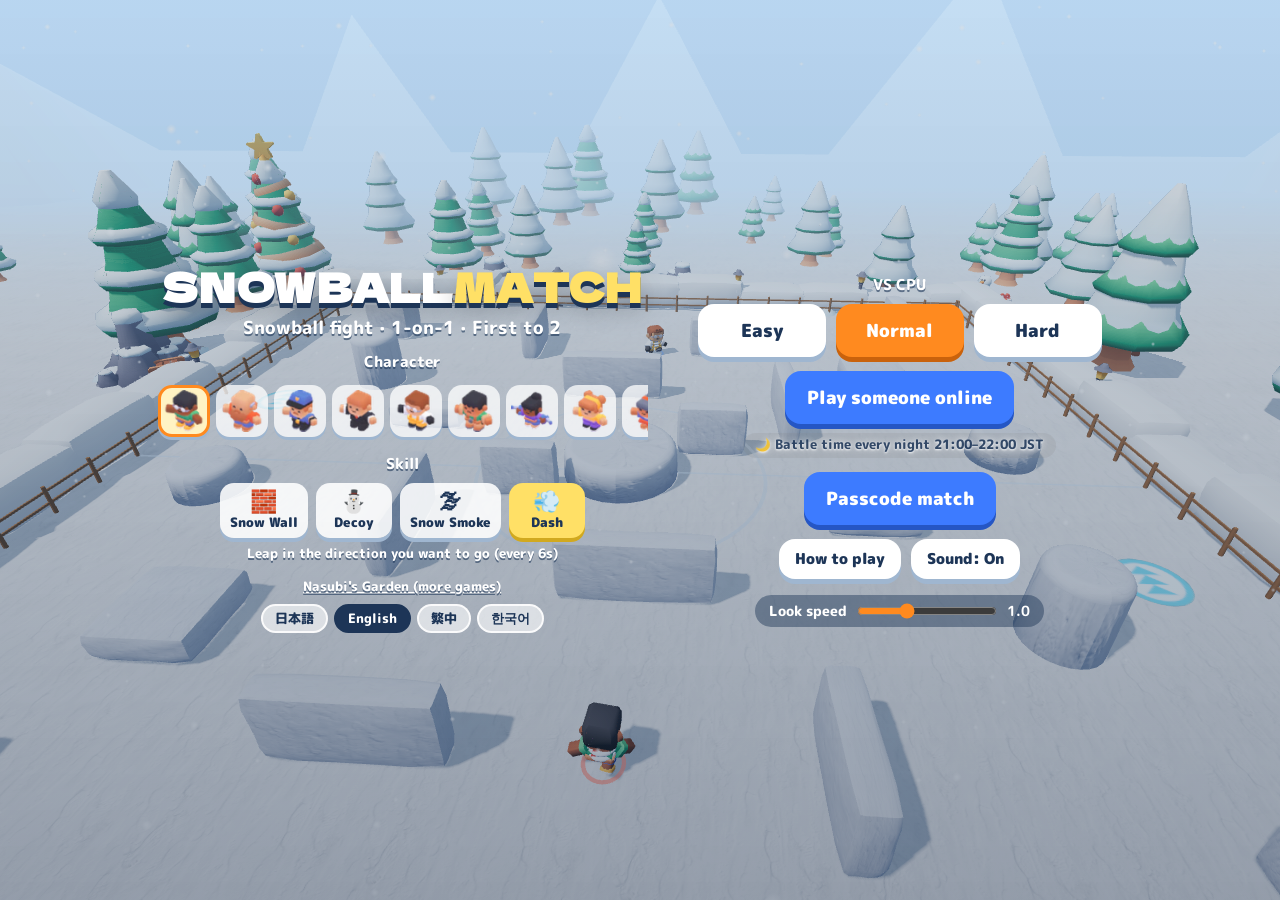
==== index.html @ 532ec5e1 "広告：結果画面が出たらすぐ見せる（最初の1.2秒は押しても反応しない） Co-Authored-By: Claude Opus 5.5 <noreply@anthropic.com> Claude-S" ====
<!doctype html>
<html lang="ja">
<head>
<!-- Google tag (gtag.js) -->
<script async src="https://www.googletagmanager.com/gtag/js?id=G-5RB6XMN0QR"></script>
<script>
  window.dataLayer = window.dataLayer || [];
  function gtag(){dataLayer.push(arguments);}
  gtag('js', new Date());
  gtag('config', 'G-5RB6XMN0QR');
</script>
<meta charset="utf-8">
<meta name="viewport" content="width=device-width,initial-scale=1,maximum-scale=1,user-scalable=no,viewport-fit=cover">
<title>ユキダマッチ</title>
<meta name="description" content="雪合戦の1対1。走って、すべって、よじ登って、雪玉をぶつけ合え。遮蔽はだんだん溶けていく。">
<meta name="theme-color" content="#1d3557">
<meta property="og:title" content="ユキダマッチ">
<meta property="og:description" content="雪合戦の1対1。走って、すべって、よじ登って、雪玉をぶつけ合え">
<meta name="apple-mobile-web-app-capable" content="yes">
<link rel="manifest" href="manifest.json">
<link rel="icon" href="icons/icon-192.png">
<link rel="apple-touch-icon" href="icons/apple-touch-icon.png">
<link rel="preconnect" href="https://fonts.googleapis.com">
<link rel="preconnect" href="https://fonts.gstatic.com" crossorigin>
<link href="https://fonts.googleapis.com/css2?family=Dela+Gothic+One&family=M+PLUS+Rounded+1c:wght@500;800;900&display=swap" rel="stylesheet">
<link rel="stylesheet" href="css/style.css">
<!-- nasubi-track: 結果画面とXへの投稿の回数を記録（ゲームの動きには影響しない） -->
<script>(function(){try{var G="yukidama",IDS=["ov-result"];
function ev(n){try{if(typeof gtag==='function')gtag('event',n,{game:G});}catch(e){}}
var o=window.open;window.open=function(u){try{if(/intent\/(post|tweet)/.test(String(u)))ev('x_share');}catch(e){}return o.apply(window,arguments);};
if(!IDS.length)return;
function vis(e){if(!e||!e.isConnected||e.closest('[hidden]'))return false;var r=e.getBoundingClientRect();if(r.width<1||r.height<1)return false;for(var n=e;n&&n.nodeType===1;n=n.parentElement){var s=getComputedStyle(n);if(s.display==='none'||s.visibility==='hidden'||parseFloat(s.opacity)<0.05)return false;}return true;}
var was={};setInterval(function(){try{var any=false;for(var i=0;i<IDS.length;i++){if(vis(document.getElementById(IDS[i])))any=true;}if(any&&!was.v)ev('result_view');was.v=any;}catch(e){}},700);
}catch(e){}})();</script>
<!-- nasubi-ad: 結果画面の決めた場所に広告の帯（と、決めた作品だけその下に大きい広告）を出す（遊んでいる最中は出さない・ボタンに重ねない・広告の幅320pxを切らない・結果が出たらすぐ見せるが、最初の1.2秒は押しても反応しない・結果画面が出るたびに読みこみ直す（30秒に1回まで）） -->
<script>(function(){try{var C=[{"a": "#ov-result .card", "v": "#ov-result"}],BIG=1,AD='https://nasubi-no-oniwa.github.io/ad/',AD2='https://nasubi-no-oniwa.github.io/ad/big.html',LOCK=1200,MIN=30000;
if(/[?&]noad=1/.test(location.search))return;
var ifr=null,ifr2=null,boxes=[],bigs=[],since=0,shown=false,last=0;
function vis(e){if(!e||!e.isConnected||e.closest('[hidden]'))return false;var r=e.getBoundingClientRect();if(r.width<1||r.height<1)return false;for(var n=e;n&&n.nodeType===1;n=n.parentElement){var s=getComputedStyle(n);if(s.display==='none'||s.visibility==='hidden'||parseFloat(s.opacity)<0.05)return false;}return true;}
function mk(){var b=document.createElement('div');b.className='nsb-ad';b.style.cssText='display:block;position:static;float:none;box-sizing:content-box;width:320px;min-width:320px;max-width:none;height:50px;margin:20px calc((100% - 320px) / 2) 0;padding:0;border:0;background:none;box-shadow:none;border-radius:0;transform:none;overflow:hidden;flex:0 0 auto;align-self:center;';return b;}
function mk2(){var g=document.createElement('div');g.className='nsb-ad nsb-big';g.style.cssText='display:block;position:static;float:none;box-sizing:content-box;width:300px;min-width:300px;max-width:none;height:250px;margin:20px calc((100% - 300px) / 2) 0;padding:0;border:0;background:none;box-shadow:none;border-radius:0;transform:none;overflow:hidden;flex:0 0 auto;align-self:center;';return g;}
function mkf(u,w,h){var f=document.createElement('iframe');f.title='ad';f.setAttribute('scrolling','no');f.width=w;f.height=h;f.style.cssText='border:0;margin:0;padding:0;width:'+w+'px;height:'+h+'px;display:block;max-width:none;visibility:hidden;pointer-events:none';f.src=u;return f;}
function rel(f,u){try{f.contentWindow.location.replace(u);}catch(_){f.src=u;}}
function place(){for(var i=0;i<C.length;i++){var a=document.querySelector(C[i].a);if(!a)continue;var b=boxes[i]||(boxes[i]=mk());if(C[i].p==='first'){if(a.firstElementChild!==b)a.insertBefore(b,a.firstChild);}else if(b.parentNode!==a)a.appendChild(b);
if(BIG){var g=bigs[i]||(bigs[i]=mk2());if(b.nextSibling!==g)a.insertBefore(g,b.nextSibling);}}}
function hide(){if(ifr){ifr.style.visibility='hidden';ifr.style.pointerEvents='none';}if(ifr2){ifr2.style.visibility='hidden';ifr2.style.pointerEvents='none';}}
function tick(){try{place();var k=-1;for(var i=0;i<C.length;i++){var v=document.querySelector(C[i].v),b=boxes[i];if(b&&vis(v)&&vis(b)){k=i;break;}}
if(k<0){since=0;shown=false;hide();return;}
var now=Date.now();if(!since)since=now;var pe=(now-since<LOCK)?'none':'auto';
if(!ifr)ifr=mkf(AD,320,50);if(BIG&&!ifr2)ifr2=mkf(AD2,300,250);
var fresh=false;if(ifr.parentNode!==boxes[k]){boxes[k].appendChild(ifr);fresh=true;}if(BIG&&ifr2.parentNode!==bigs[k]){bigs[k].appendChild(ifr2);fresh=true;}
if(fresh)last=now;else if(!shown&&now-last>=MIN){rel(ifr,AD);if(ifr2)rel(ifr2,AD2);last=now;}
ifr.style.visibility='visible';ifr.style.pointerEvents=pe;if(ifr2){ifr2.style.visibility='visible';ifr2.style.pointerEvents=pe;}shown=true;}catch(_){}}
function go(){place();try{new MutationObserver(place).observe(document.body,{childList:true,subtree:true});}catch(_){}setInterval(tick,300);}
if(document.body)go();else document.addEventListener('DOMContentLoaded',go);
}catch(e){}})();</script>
</head>
<body>
<div id="view"></div>

<!-- タイトル -->
<div class="screen active" id="s-title">
  <div class="title-box">
    <div class="tcol">
      <div class="logo"><span class="l1" data-i="logo1">ユキ</span><span class="l2" data-i="logo2">ダマッチ</span></div>
      <div class="sub" data-i="sub">雪合戦 1対1 ・ 2本先取</div>
      <div class="sel"><div class="lv-label" data-i="chara">キャラ</div><div class="av-row" id="av-row"></div></div>
      <div class="sel"><div class="lv-label" data-i="skill">特技</div><div class="sk-row" id="sk-row"></div><div class="sk-desc" id="sk-desc"></div></div>
      <div class="tfoot"><a class="home-link" href="https://nasubi-no-oniwa.github.io/" data-i="home">なすびのお庭へ</a><div class="langs" role="group" aria-label="Language"><button type="button" data-lang="ja">日本語</button><button type="button" data-lang="en">English</button><button type="button" data-lang="zh">繁中</button><button type="button" data-lang="ko">한국어</button></div></div>
    </div>
    <div class="tcol">
      <div class="lv-label" data-i="vs_cpu2">CPUとたたかう</div>
      <div class="lv-row">
        <button class="btn lv" data-lv="easy" data-i="lv_easy">かんたん</button>
        <button class="btn lv hot" data-lv="normal" data-i="lv_normal">ふつう</button>
        <button class="btn lv" data-lv="hard" data-i="lv_hard">むずかしい</button>
      </div>
      <div class="row2"><button class="btn on-btn" id="btn-online" data-i="online2">あいことば対戦</button></div>
      <div class="row2">
        <button class="btn sm" id="btn-howto" data-i="howto">あそびかた</button>
        <button class="btn sm" id="btn-snd"><span data-i="sound_pre">音：</span><span id="snd-name">あり</span></button>
      </div>
      <label class="sens"><span data-i="sens">視点の速さ</span> <input type="range" id="in-sens" min="0.4" max="2.2" step="0.1" value="1"><b id="sens-v">1.0</b></label>
      <div class="loading" id="loading"><span data-i="loading">素材を読みこみ中… </span><b id="load-p">0%</b></div>
    </div>
  </div>
</div>

<!-- あいことば対戦 -->
<div class="screen" id="s-online">
  <div class="title-box">
    <div class="card on-card">
      <h2 data-i="online2">あいことば対戦</h2>
      <div id="on-form">
        <p class="note" data-i="on_note">同じ「あいことば」を入れた人と1対1。3人目からは観戦になります。</p>
        <label class="fld"><span data-i="name">なまえ</span><input id="in-name" maxlength="8" placeholder="8文字まで" data-ip="name_ph"></label>
        <label class="fld"><span data-i="passcode">あいことば</span><input id="in-code" maxlength="20" placeholder="例：ゆきがっせん" data-ip="ex_code"></label>
        <button class="btn hot" id="btn-join" data-i="enter">入る</button>
      </div>
      <div id="on-wait" style="display:none">
        <div class="vs"><span class="p0" id="on-n0">…</span><b>VS</b><span class="p1" id="on-n1">…</span></div>
        <p class="note" id="on-st" data-i="waiting_opp">相手を待っています…</p>
        <p class="note small" id="on-w"></p>
      </div>
      <button class="btn" id="btn-on-back" data-i="back">もどる</button>
    </div>
  </div>
</div>

<!-- 試合中の表示 -->
<div class="screen" id="s-game">
  <div id="hud">
    <div class="top">
      <div class="pips" id="pips-me"></div>
      <div class="tbox" id="tbox"><div class="rnd" id="h-round">1</div><div class="tm" id="h-time">0</div></div>
      <div class="pips" id="pips-foe"></div>
    </div>
    <div class="melt" id="h-melt"></div>
    <div class="cross" id="cross"><i></i><div class="ammo" id="ammo"></div><div class="rl" id="rl"></div></div>
    <div class="hitmark" id="hitmark"></div>
    <div class="hurt" id="hurt"></div>
    <div class="dir" id="dir"></div>
    <div class="splat" id="splat"></div>
    <div class="cold" id="cold"></div>
    <div class="brk" id="brk"></div>
    <div class="me">
      <div class="bars"><div class="ar"><i id="b-ar"></i><span><b data-i="armor">もこもこ</b> <em id="v-ar">75</em></span></div><div class="hp"><i id="b-hp"></i><span><b data-i="hp">体力</b> <em id="v-hp">150</em></span></div></div>
      <div class="items"><span id="it-cocoa" class="it">☕<b id="n-cocoa">0</b></span><span id="it-kairo" class="it">🔥<b id="n-kairo">0</b></span><span id="it-ice" class="it ice">❄<b id="n-ice">0</b></span><span id="it-sk" class="it sk"><u id="sk-ic">💨</u><b id="sk-cd"></b></span></div>
    </div>
    <div class="healbar" id="healbar"><div class="hn" id="heal-name"></div><div class="hb"><i id="heal-p"></i></div></div>
    <div id="foebars"></div>
    <div class="names" id="names"></div>
    <div class="rp-tag" id="rp-tag" data-ih="rp_tag">▶ リプレイ <small>タップでとばす</small></div>
    <div class="foeheal" id="foeheal"><span id="fh-ic">☕</span><b data-i="healing">回復中</b><div class="fhb"><i id="fh-p"></i></div></div>
    <div id="pops"></div>
    <div class="banner" id="banner"></div>
    <div class="msg" id="msg"></div>
    <div class="keys" id="keys" data-i="keys">WASD 移動 ／ マウス 視点 ／ 左クリック 投げる ／ Space ジャンプ（かべに向かって押しっぱなしで よじ登る）／ Shift スライディング ／ Q 特技 ／ E 回復 ／ R にぎる ／ Esc 一時停止</div>
    <button class="pause-btn" id="btn-pause">Ⅱ</button>
  </div>
  <div id="touch">
    <div id="stick-base"><div id="stick-knob"></div></div>
    <button class="tb" id="b-heal" data-i="b_heal">回復</button>
    <button class="tb" id="b-skill"><span id="tsk-ic">💨</span><i id="tsk-cd"></i></button>
    <button class="tb" id="b-slide" data-i="b_slide">すべる</button>
    <button class="tb" id="b-jump" data-i="b_jump">ジャンプ</button>
    <button class="tb big" id="b-fire" data-i="b_fire">投げる</button>
  </div>
</div>

<!-- 一時停止 -->
<div class="overlay" id="ov-pause"><div class="card">
  <h2 data-i="pause_t">一時停止</h2>
  <button class="btn hot" id="btn-resume" data-i="resume">つづける</button>
  <button class="btn" id="btn-quit">タイトルへ</button>
</div></div>

<!-- 結果 -->
<div class="overlay" id="ov-result"><div class="card">
  <div class="res-title" id="res-title">かち！</div>
  <div class="res-sc" id="res-sc">2 - 0</div>
  <div class="res-st" id="res-st"></div>
  <button class="btn hot" id="btn-again" data-i="again">もう一回</button>
  <p class="note small" id="res-wait"></p>
  <button class="btn" id="btn-title" data-i="to_title">タイトルへ</button>
</div></div>

<!-- あそびかた -->
<div class="overlay" id="ov-howto"><div class="card howto">
  <h2 data-i="howto">あそびかた</h2>
  <ul>
    <li data-ih="hw1"><b>勝ち方</b>：雪玉を当てて（12発くらい）、相手を<b>雪だるま</b>にしたら1本。2本先取で勝ち。</li>
    <li data-ih="hw2"><b>もこもこ</b>（青いゲージ）が先に減って、なくなると「パリン！」。そこから体力（白いゲージ）が減ります。</li>
    <li data-ih="hw3"><b>雪玉</b>：手に6こ。なくなると自動で「にぎる」（すきができる）。少し投げずにいると、自動でにぎり直します。</li>
    <li data-ih="hw4"><b>特技</b>（試合の前に1つえらぶ。使うと少し待つ）：🧱ゆきかべ＝目の前にかべ　⛄にせ雪だるま＝自分そっくりのおとりが走る（2発で割れる）　🌫雪けむり＝けむりの向こうが見えない　💨ダッシュ＝一気にとびこむ</li>
    <li data-ih="hw5"><b>ステージ</b>：雪の公園・雪山（高台と階段）・雪の路地（細い道）。ラウンドごとに変わります。</li>
    <li data-ih="hw6"><b>かべは溶ける</b>：青く光ってふるえたら、もうすぐ溶けます。時間がたつほど隠れる場所がなくなります。90秒をすぎると<b>寒さ</b>で少しずつ削れます。</li>
    <li data-ih="hw7"><b>アイテム</b>：光の柱が出たら、そこにわきます。<br>☕ココア＝体力回復　🔥カイロ＝もこもこ回復（それぞれ2こまで持てる。回復ボタンで使う。使っている間はおそいけど、受ける雪は2割へる。相手が回復中だと☕🔥マークが出る＝チャンス）<br>❄氷玉＝6発だけ、速くて痛い</li>
    <li data-ih="hw8"><b>動き</b>：走りながらスライディングで加速。すべりながらジャンプすると勢いが残ります。かべに向かってジャンプすると<b>よじ登れます</b>。青い丸はジャンプ台。</li>
    <li data-ih="hw9"><b>ねらい</b>：相手の近くをねらえば、少しだけ吸いつきます（スマホは強め）。</li>
    <li data-ih="hw10"><b>PC</b>：WASD・マウス・左クリック・Space・Shift・Q（特技）・E（回復）・R（にぎる）。<br><b>スマホ</b>：左で移動、右をなぞって視点、ボタンで投げる（投げるボタンをなぞっても視点が動く）。横向きがおすすめ。<br><b>コントローラー</b>：左右スティック・右トリガー投げる・A ジャンプ・B すべる・X にぎる・Y 回復・LB 特技。</li>
    <li data-ih="hw11"><b>あいことば対戦</b>：同じあいことばで1対1。3人目からは観戦。</li>
    <li class="credit" data-i="credit">素材：キャラ・小物・効果音 Kenney（kenney.nl, CC0）／雪の質感 Poly Haven（CC0）／BGM・ゲーム なすびのお庭</li>
  </ul>
  <button class="btn hot" id="btn-howto-close" data-i="close">とじる</button>
</div></div>

<div class="rotate" id="rotate" data-i="rotate">📱↻ 横向きにすると遊びやすいよ</div>

<script src="lib/three.min.js"></script>
<script src="lib/gltf.min.js"></script>
<script src="js/i18n.js"></script>
<script src="js/config.js"></script>
<script src="js/map.js"></script>
<script src="js/sim.js"></script>
<script src="js/cpu.js"></script>
<script src="js/assets.js"></script>
<script src="js/render.js"></script>
<script src="js/sound.js"></script>
<script src="js/input.js"></script>
<script src="js/online.js"></script>
<script src="js/qm.js"></script>
<script src="js/firebase-config.js"></script>
<script src="js/main.js"></script>
</body>
</html>
---- css/style.css ----
:root { --ink: #1d3557; --snow: #f4f8ff; --red: #ff5a4f; --blue: #3d7bff; --cta: #ff8a1f; --ar: #4fc3ff; }
* { box-sizing: border-box; -webkit-tap-highlight-color: transparent; }
html, body { margin: 0; height: 100%; overflow: hidden; background: #b9d6f0; color: var(--ink); font-family: 'M PLUS Rounded 1c', sans-serif; font-weight: 800; user-select: none; -webkit-user-select: none; touch-action: none; }
#view { position: fixed; inset: 0; }
#view canvas { display: block; width: 100%; height: 100%; }
button { font: inherit; color: inherit; cursor: pointer; }
.screen { position: fixed; inset: 0; display: none; }
.screen.active { display: block; }

/* タイトル */
#s-title { display: none; align-items: center; justify-content: center; background: linear-gradient(180deg, rgba(185,214,240,.25), rgba(29,53,87,.35)); }
#s-title.active { display: flex; }
.title-box { display: grid; grid-template-columns: minmax(0, 1.1fr) minmax(0, 1fr); gap: 28px; align-items: center; padding: max(12px, env(safe-area-inset-top)) max(16px, env(safe-area-inset-right)) 12px max(16px, env(safe-area-inset-left)); max-width: 1000px; width: 100%; max-height: 100%; overflow-y: auto; text-align: center; }
.tcol { min-width: 0; }
@media (max-aspect-ratio: 1/1) { .title-box { grid-template-columns: 1fr; gap: 10px; align-self: stretch; align-content: center; } }
.sel { margin-top: 8px; }
.av-row { position: relative; display: flex; gap: 6px; overflow-x: auto; padding: 4px 2px 8px; scrollbar-width: thin; justify-content: safe center; }
.av { flex: 0 0 auto; width: 52px; height: 52px; border-radius: 14px; border: 3px solid transparent; background: rgba(255,255,255,.75); padding: 2px; box-shadow: 0 3px 0 #9fb6d0; }
.av img { width: 100%; height: 100%; display: block; }
.av.on { border-color: #ff8a1f; background: #fff3c4; }
.loading { margin-top: 12px; color: #fff; font-size: 13px; text-shadow: 0 2px 0 rgba(29,53,87,.6); }
.loading.done { display: none; }
.btn:disabled { opacity: .5; }
.howto .credit { font-size: 12px; color: #667; }
@media (max-height: 460px) { .logo { font-size: 44px; } .sub { margin: 4px 0 6px; font-size: 14px; } .lv-label { margin-bottom: 4px; font-size: 13px; } .btn { padding: 9px 16px; font-size: 16px; } .btn.lv { min-width: 96px; } .row2 { margin-top: 10px; } .sens { margin-top: 8px; } .av { width: 44px; height: 44px; } .sk { min-width: 64px; padding: 4px 8px; } .sk-desc { margin-bottom: 4px; } }
.logo { white-space: nowrap; font-family: 'Dela Gothic One', sans-serif; font-size: clamp(36px, min(6.4vw, 12vh), 80px); line-height: 1; letter-spacing: .02em; text-shadow: 0 5px 0 #1d3557, 0 10px 24px rgba(0,0,0,.25); color: #fff; }
.logo .l1 { color: #fff; } .logo .l2 { color: #ffe066; }
.sub { margin: 8px 0 10px; font-size: 18px; color: #fff; text-shadow: 0 2px 0 rgba(29,53,87,.6); }
.lv-label { color: #fff; font-size: 15px; margin-bottom: 8px; text-shadow: 0 2px 0 rgba(29,53,87,.6); }
.lv-row { display: flex; gap: 10px; justify-content: center; flex-wrap: wrap; }
.btn { border: 0; border-radius: 16px; padding: 13px 22px; background: #fff; color: var(--ink); font-size: 18px; font-weight: 900; box-shadow: 0 5px 0 #9fb6d0; transition: transform .08s; }
.btn:active { transform: translateY(3px); box-shadow: 0 2px 0 #9fb6d0; }
.btn.hot { background: var(--cta); color: #fff; box-shadow: 0 5px 0 #c9620c; }
.btn.lv { min-width: 128px; }
.btn.sm { font-size: 15px; padding: 9px 16px; }
.row2 { display: flex; gap: 10px; justify-content: center; margin-top: 14px; }
.sk-row { display: flex; gap: 8px; justify-content: center; flex-wrap: wrap; margin-bottom: 6px; }
.sk { border: 0; border-radius: 14px; background: rgba(255,255,255,.88); color: var(--ink); padding: 6px 10px; font-size: 13px; font-weight: 900; box-shadow: 0 4px 0 #9fb6d0; display: flex; flex-direction: column; align-items: center; min-width: 76px; }
.sk span { font-size: 22px; line-height: 1.1; } .sk.on { background: #ffe066; box-shadow: 0 4px 0 #d1a91f; }
.sk-desc { color: #fff; font-size: 13px; margin-bottom: 14px; min-height: 18px; text-shadow: 0 2px 0 rgba(29,53,87,.6); }
.btn.on-btn { background: #3d7bff; color: #fff; box-shadow: 0 5px 0 #2556c4; }
.on-card { margin: 0 auto; }
.on-card .note { margin: 0 0 8px; font-size: 14px; font-weight: 500; color: #445; } .note.small { font-size: 12px; }
.fld { display: flex; flex-direction: column; text-align: left; font-size: 13px; gap: 4px; margin-bottom: 10px; }
.fld input { font: inherit; font-size: 17px; padding: 10px 12px; border-radius: 12px; border: 2px solid #c9d7ea; user-select: text; -webkit-user-select: text; }
#on-form .btn { width: 100%; }
.vs { display: flex; align-items: center; justify-content: center; gap: 14px; font-size: 20px; margin: 6px 0 10px; }
.vs b { font-family: 'Dela Gothic One'; font-weight: 400; color: #8899b0; }
.vs .p0 { color: var(--red); } .vs .p1 { color: var(--blue); }
.sens { display: inline-flex; align-items: center; gap: 8px; margin-top: 16px; color: #fff; font-size: 14px; background: rgba(29,53,87,.45); padding: 6px 14px; border-radius: 999px; }
.sens input { width: 140px; accent-color: var(--cta); }

/* HUD */
#hud { position: fixed; inset: 0; pointer-events: none; z-index: 2; }  /* 一時停止ボタンがタッチ操作の面より上に来るように */
#hud .top { position: absolute; top: max(8px, env(safe-area-inset-top)); left: 50%; transform: translateX(-50%); display: flex; align-items: center; gap: 12px; }
.pips { display: flex; gap: 6px; }
.pips i { width: 16px; height: 16px; border-radius: 50%; border: 3px solid #fff; background: rgba(29,53,87,.35); box-shadow: 0 2px 4px rgba(0,0,0,.25); }
#pips-me i.on { background: var(--red); } #pips-foe i.on { background: var(--blue); }
.tbox { background: rgba(29,53,87,.72); color: #fff; border-radius: 14px; padding: 4px 16px; text-align: center; min-width: 96px; }
.tbox .rnd { font-size: 11px; opacity: .85; } .tbox .tm { font-size: 22px; line-height: 1.1; font-variant-numeric: tabular-nums; }
.tbox.cold { background: rgba(60,140,255,.85); }
.melt { position: absolute; top: calc(max(8px, env(safe-area-inset-top)) + 58px); left: 50%; transform: translateX(-50%); font-size: 13px; color: #fff; background: rgba(29,53,87,.5); border-radius: 999px; padding: 2px 12px; opacity: 0; transition: opacity .3s; white-space: nowrap; }
.melt.show { opacity: 1; }
.cross { position: absolute; left: 50%; top: 50%; width: 0; height: 0; }
.cross > i { position: absolute; left: -4px; top: -4px; width: 8px; height: 8px; border-radius: 50%; background: #fff; box-shadow: 0 0 0 2px rgba(29,53,87,.7); transition: background .1s, transform .1s; }
.cross.lock > i { background: var(--red); transform: scale(1.3); }
.ammo { position: absolute; left: -26px; top: -26px; width: 52px; height: 52px; }
.ammo b { position: absolute; left: 50%; top: 50%; width: 6px; height: 6px; margin: -3px; border-radius: 50%; background: #fff; box-shadow: 0 0 0 1.5px rgba(29,53,87,.6); }
.ammo b.off { background: rgba(255,255,255,.2); }
.ammo b.ice { background: #8fe3ff; }
.rl { position: absolute; left: -24px; top: -24px; width: 48px; height: 48px; border-radius: 50%; opacity: 0; }
.rl.on { opacity: 1; }
.hitmark { position: absolute; left: 50%; top: 50%; width: 30px; height: 30px; margin: -15px; opacity: 0; }
.hitmark::before, .hitmark::after { content: ''; position: absolute; left: 13px; top: -2px; width: 4px; height: 34px; background: #fff; border-radius: 2px; box-shadow: 0 0 0 1.5px rgba(29,53,87,.6); }
.hitmark::before { transform: rotate(45deg); } .hitmark::after { transform: rotate(-45deg); }
.hitmark.ar::before, .hitmark.ar::after { background: var(--ar); }
.hitmark.show { animation: hm .22s ease-out; }
@keyframes hm { 0% { opacity: 1; transform: scale(1.35); } 100% { opacity: 0; transform: scale(.9); } }
.hurt { position: absolute; inset: 0; box-shadow: inset 0 0 120px 30px rgba(120,190,255,.85); opacity: 0; transition: opacity .35s; }
.hurt.low { box-shadow: inset 0 0 140px 40px rgba(255,80,80,.6); }
.dir { position: absolute; left: 50%; top: 50%; width: 220px; height: 220px; margin: -110px; opacity: 0; transition: opacity .5s; }
.dir::before { content: ''; position: absolute; left: 70px; top: -6px; width: 80px; height: 30px; border-radius: 50% 50% 0 0 / 100% 100% 0 0; border-top: 8px solid rgba(255,255,255,.95); filter: drop-shadow(0 0 4px rgba(29,53,87,.8)); }
.splat { position: absolute; inset: 0; opacity: 0; transition: opacity .7s; background: radial-gradient(circle at 30% 40%, rgba(255,255,255,.95) 0 9%, transparent 10%), radial-gradient(circle at 36% 33%, rgba(255,255,255,.9) 0 4%, transparent 5%), radial-gradient(circle at 25% 48%, rgba(255,255,255,.9) 0 3%, transparent 4%), radial-gradient(circle at 72% 62%, rgba(255,255,255,.9) 0 6%, transparent 7%), radial-gradient(circle at 78% 55%, rgba(255,255,255,.85) 0 3%, transparent 4%); }
.brk { position: absolute; inset: 0; opacity: 0; transition: opacity .4s; background: radial-gradient(circle, rgba(190,240,255,0) 30%, rgba(160,230,255,.55) 100%); }
body.watch .me, body.watch .cross, body.watch #touch, body.watch .healbar { display: none !important; }
.cold { position: absolute; inset: 0; opacity: 0; transition: opacity 1s; box-shadow: inset 0 0 160px 50px rgba(200,235,255,.9); }
.me { position: absolute; left: max(16px, env(safe-area-inset-left)); bottom: max(14px, env(safe-area-inset-bottom)); }
.bars { width: 230px; display: flex; flex-direction: column; gap: 4px; }
.bars > div { height: 12px; border-radius: 6px; background: rgba(29,53,87,.55); overflow: hidden; border: 2px solid rgba(255,255,255,.8); }
.bars .hp { height: 18px; } .bars .ar { height: 15px; }
.bars > div { position: relative; }
.bars span { position: absolute; left: 7px; top: 50%; transform: translateY(-50%); font-size: 10px; line-height: 1; color: #1d3557; text-shadow: 0 0 3px #fff, 0 0 3px #fff; white-space: nowrap; }
.bars em { font-style: normal; font-variant-numeric: tabular-nums; }
.bars i, .foebar i { display: block; height: 100%; width: 100%; transition: width .15s; }
.bars .ar i, .foebar .ar i { background: linear-gradient(90deg, #4fc3ff, #9be5ff); }
.bars .hp i { background: linear-gradient(90deg, #ffffff, #e8f1ff); }
.items { display: flex; gap: 6px; margin-top: 6px; }
.it { background: rgba(29,53,87,.62); color: #fff; border-radius: 10px; padding: 2px 9px; font-size: 15px; }
.it.sk { background: rgba(255,224,102,.9); color: var(--ink); } .it.sk.wait { background: rgba(29,53,87,.62); color: #fff; } .it.sk u { text-decoration: none; }
.it b { margin-left: 4px; } .it.zero { opacity: .45; } .it.ice { color: #aef0ff; }
.healbar { position: absolute; left: 50%; top: 62%; transform: translateX(-50%); width: 180px; text-align: center; opacity: 0; color: #fff; text-shadow: 0 2px 0 rgba(29,53,87,.7); font-size: 14px; }
.healbar.show { opacity: 1; }
.healbar .hb { height: 8px; border-radius: 4px; background: rgba(29,53,87,.6); overflow: hidden; margin-top: 3px; }
.healbar .hb i { display: block; height: 100%; width: 0; background: #ffd166; }
.foebar { position: absolute; left: 0; top: 0; width: 70px; transform: translate(-50%, -100%); display: none; flex-direction: column; gap: 2px; }
.foebar > div { height: 6px; background: rgba(29,53,87,.6); border-radius: 3px; overflow: hidden; }
.foebar .hp i { background: #fff; }
#pops { position: absolute; inset: 0; overflow: hidden; }
#foebars > div { position: absolute; left: 0; top: 0; width: 70px; display: flex; flex-direction: column; gap: 2px; }
#foebars > div > div { height: 6px; background: rgba(29,53,87,.6); border-radius: 3px; overflow: hidden; }
#foebars i { display: block; height: 100%; width: 100%; transition: width .15s; }
#foebars .ar i { background: linear-gradient(90deg, #4fc3ff, #9be5ff); } #foebars .hp i { background: #fff; }
#foebars em { font-style: normal; font-size: 11px; color: #fff; text-align: center; text-shadow: 0 1px 2px #1d3557; white-space: nowrap; }
.names { position: absolute; top: calc(max(8px, env(safe-area-inset-top)) + 2px); left: 50%; transform: translateX(-50%); width: 420px; display: none; justify-content: space-between; font-size: 12px; color: #fff; text-shadow: 0 1px 3px #1d3557; pointer-events: none; }
.names.show { display: flex; } .names span { width: 120px; } .names span:last-child { text-align: right; }
.rp-tag { position: absolute; left: 50%; top: 18%; transform: translateX(-50%); background: rgba(255,90,79,.9); color: #fff; border-radius: 999px; padding: 4px 16px; font-size: 16px; display: none; pointer-events: auto; }
.rp-tag small { font-size: 11px; opacity: .85; margin-left: 6px; } .rp-tag.show { display: block; animation: blink 1s infinite; }
body.replay #hud .cross, body.replay #touch { opacity: 0; }
body.replay::after { content: ''; position: fixed; inset: 0; pointer-events: none; border: 6px solid rgba(255,90,79,.7); }
@keyframes blink { 50% { opacity: .65; } }
.foeheal { position: absolute; left: 0; top: 0; transform: translate(-50%, -100%); display: none; flex-direction: column; align-items: center; color: #fff; font-size: 13px; text-shadow: 0 2px 0 rgba(29,53,87,.8); pointer-events: none; animation: fh .5s ease-in-out infinite alternate; }
.foeheal span { font-size: 26px; line-height: 1; filter: drop-shadow(0 0 6px #ffb347); }
.foeheal b { background: #ff8a1f; border-radius: 8px; padding: 0 7px; margin-top: 2px; text-shadow: none; }
.foeheal.wall { opacity: .75; } .foeheal.wall b { background: rgba(255,138,31,.75); }
.foeheal .fhb { width: 56px; height: 5px; background: rgba(29,53,87,.6); border-radius: 3px; overflow: hidden; margin-top: 3px; }
.foeheal .fhb i { display: block; height: 100%; width: 0; background: #ffd166; }
@keyframes fh { to { margin-top: -5px; } }
.pop { position: absolute; transform: translate(-50%, -50%); font-family: 'Dela Gothic One', sans-serif; font-size: 22px; color: #fff; text-shadow: 0 2px 0 #1d3557, 0 0 6px rgba(29,53,87,.6); animation: pop .8s ease-out forwards; white-space: nowrap; }
.pop.ar { color: #8fe3ff; } .pop.big { font-size: 34px; color: #bff3ff; }
@keyframes pop { 0% { opacity: 0; margin-top: 0; transform: translate(-50%, -50%) scale(.6); } 15% { opacity: 1; transform: translate(-50%, -50%) scale(1.15); } 100% { opacity: 0; margin-top: -46px; transform: translate(-50%, -50%) scale(1); } }
.banner { position: absolute; left: 0; right: 0; top: 30%; text-align: center; font-family: 'Dela Gothic One', sans-serif; font-size: clamp(40px, 9vw, 84px); color: #fff; text-shadow: 0 5px 0 #1d3557, 0 10px 30px rgba(0,0,0,.3); opacity: 0; }
.banner.show { animation: ban .5s cubic-bezier(.2,1.6,.4,1) forwards; }
.banner small { display: block; font-family: 'M PLUS Rounded 1c'; font-size: 20px; text-shadow: 0 2px 0 #1d3557; }
@keyframes ban { 0% { opacity: 0; transform: scale(1.8); } 100% { opacity: 1; transform: scale(1); } }
.msg { position: absolute; left: 50%; top: 22%; transform: translateX(-50%); background: rgba(29,53,87,.75); color: #fff; padding: 6px 16px; border-radius: 999px; font-size: 15px; opacity: 0; transition: opacity .25s; white-space: nowrap; }
.msg.show { opacity: 1; }
.keys { position: absolute; left: 50%; bottom: 8px; transform: translateX(-50%); font-size: 11px; color: #fff; background: rgba(29,53,87,.45); padding: 3px 12px; border-radius: 999px; white-space: nowrap; }
.pause-btn { position: absolute; right: max(12px, env(safe-area-inset-right)); top: max(10px, env(safe-area-inset-top)); width: 44px; height: 44px; border-radius: 50%; border: 0; background: rgba(29,53,87,.55); color: #fff; font-size: 16px; pointer-events: auto; }

/* タッチ */
#touch { position: fixed; inset: 0; display: none; z-index: 1; }
body.touch #touch { display: block; }
body.touch .keys { display: none; }
#stick-base { position: absolute; width: 112px; height: 112px; margin: -56px 0 0 -56px; border-radius: 50%; background: rgba(255,255,255,.18); border: 3px solid rgba(255,255,255,.6); opacity: 0; left: 22%; top: 70%; }
#stick-base.on { opacity: 1; }
#stick-knob { position: absolute; left: 50%; top: 50%; width: 50px; height: 50px; border-radius: 50%; background: rgba(255,255,255,.85); transform: translate(-50%, -50%); }
.tb { position: absolute; width: 64px; height: 64px; border-radius: 50%; border: 3px solid rgba(255,255,255,.85); background: rgba(29,53,87,.45); color: #fff; font-size: 13px; font-weight: 900; padding: 0; }
.tb.on { background: rgba(255,138,31,.85); }
.tb.big { width: 112px; height: 112px; font-size: 19px; background: rgba(255,90,79,.55); right: max(26px, env(safe-area-inset-right)); bottom: max(26px, env(safe-area-inset-bottom)); }
#b-jump { right: calc(max(26px, env(safe-area-inset-right)) + 126px); bottom: max(14px, env(safe-area-inset-bottom)); width: 82px; height: 82px; font-size: 15px; }
#b-slide { right: calc(max(26px, env(safe-area-inset-right)) + 112px); bottom: calc(max(18px, env(safe-area-inset-bottom)) + 104px); }
#b-skill { right: calc(max(26px, env(safe-area-inset-right)) + 14px); bottom: calc(max(26px, env(safe-area-inset-bottom)) + 124px); width: 62px; height: 62px; font-size: 26px; background: rgba(255,224,102,.65); overflow: hidden; }
#b-skill i { position: absolute; left: 0; right: 0; bottom: 0; height: 0; background: rgba(29,53,87,.6); }
#b-skill span { position: relative; z-index: 1; }
#b-heal { right: calc(max(26px, env(safe-area-inset-right)) + 218px); bottom: calc(max(18px, env(safe-area-inset-bottom)) + 30px); width: 58px; height: 58px; background: rgba(255,209,102,.5); }
body.touch .me { bottom: auto; top: max(10px, env(safe-area-inset-top)); }
body.touch .bars { width: 170px; }

/* 重ね画面 */
.overlay { position: fixed; inset: 0; display: none; align-items: center; justify-content: center; background: rgba(29,53,87,.45); z-index: 20; padding: 14px; }
.overlay.show { display: flex; }
.card { background: #fff; border-radius: 22px; padding: 22px 24px; text-align: center; max-width: 520px; width: 100%; max-height: 92vh; overflow: auto; box-shadow: 0 10px 0 rgba(29,53,87,.25); display: flex; flex-direction: column; gap: 12px; }
.card h2 { margin: 0; font-family: 'Dela Gothic One'; font-weight: 400; }
.res-title { font-family: 'Dela Gothic One'; font-size: 54px; line-height: 1.1; }
.res-title.win { color: var(--cta); } .res-title.lose { color: #6b7c99; }
.res-sc { font-size: 30px; }
.res-st { font-size: 14px; color: #556; line-height: 1.7; }
.howto { text-align: left; }
.howto ul { margin: 0; padding-left: 18px; font-weight: 500; font-size: 14px; line-height: 1.7; }
.howto li { margin-bottom: 6px; }
.howto .btn { align-self: center; }
.rotate { position: fixed; left: 50%; top: 10px; transform: translateX(-50%); background: rgba(29,53,87,.8); color: #fff; padding: 6px 14px; border-radius: 999px; font-size: 13px; z-index: 30; display: none; }
@media (orientation: portrait) { body.touch.playing .rotate { display: block; } }
body:not(.touch) .me { bottom: max(36px, env(safe-area-inset-bottom)); }

@media (max-aspect-ratio: 1/1) { .logo { font-size: clamp(36px, 11vw, 72px); } }
html, body { overscroll-behavior: none; }
#s-title { overflow: hidden; }
.qm-cnt { color: #1d3557; text-shadow: 0 1px 2px #fff, 0 0 6px #fff; }

/* ことばの切りかえ・お庭へ */
.tfoot { margin-top: 12px; display: flex; flex-direction: column; align-items: center; gap: 8px; }
.home-link { color: #fff; font-size: 13px; text-shadow: 0 2px 0 rgba(29,53,87,.6); }
.langs{display:flex;flex-wrap:wrap;gap:6px;justify-content:center}
.langs button{font:800 13px 'M PLUS Rounded 1c',sans-serif;background:rgba(255,255,255,.6);color:var(--ink);border:2px solid rgba(255,255,255,.85);border-radius:999px;padding:3px 12px;cursor:pointer}
.langs button[aria-pressed="true"]{background:var(--ink);color:#fff;border-color:var(--ink)}
@media (max-height: 460px) { .tfoot { margin-top: 8px; gap: 6px; flex-direction: row; flex-wrap: wrap; justify-content: center; } .langs button { padding: 2px 10px; font-size: 12px; } }
/* 韓国語：Dela Gothic One にハングルがないので Do Hyeon */
html[data-lang="ko"] .logo, html[data-lang="ko"] .banner, html[data-lang="ko"] .pop, html[data-lang="ko"] .card h2, html[data-lang="ko"] .res-title, html[data-lang="ko"] .vs b { font-family: 'Do Hyeon', 'M PLUS Rounded 1c', sans-serif; font-weight: 400; }
.bars span b { font-weight: inherit; }
/* 縦長・横長どちらでも上が切れずにスクロールできるように */
.title-box { align-content: safe center; }
@media (max-aspect-ratio: 1/1) { .title-box { align-content: safe center; } }
@media (max-height: 460px) {
  .lv-row { flex-wrap: nowrap; gap: 8px; }
  .btn.lv { min-width: 0; flex: 1 1 0; padding: 9px 6px; }
  .tfoot { margin-top: 6px; }
}
/* 英語の題字は長いので小さく */
.tcol { container-type: inline-size; }
html[data-lang="en"] .logo { font-size: min(7.9cqw, 64px); }
html[data-lang="en"] .btn.lv { letter-spacing: 0; }
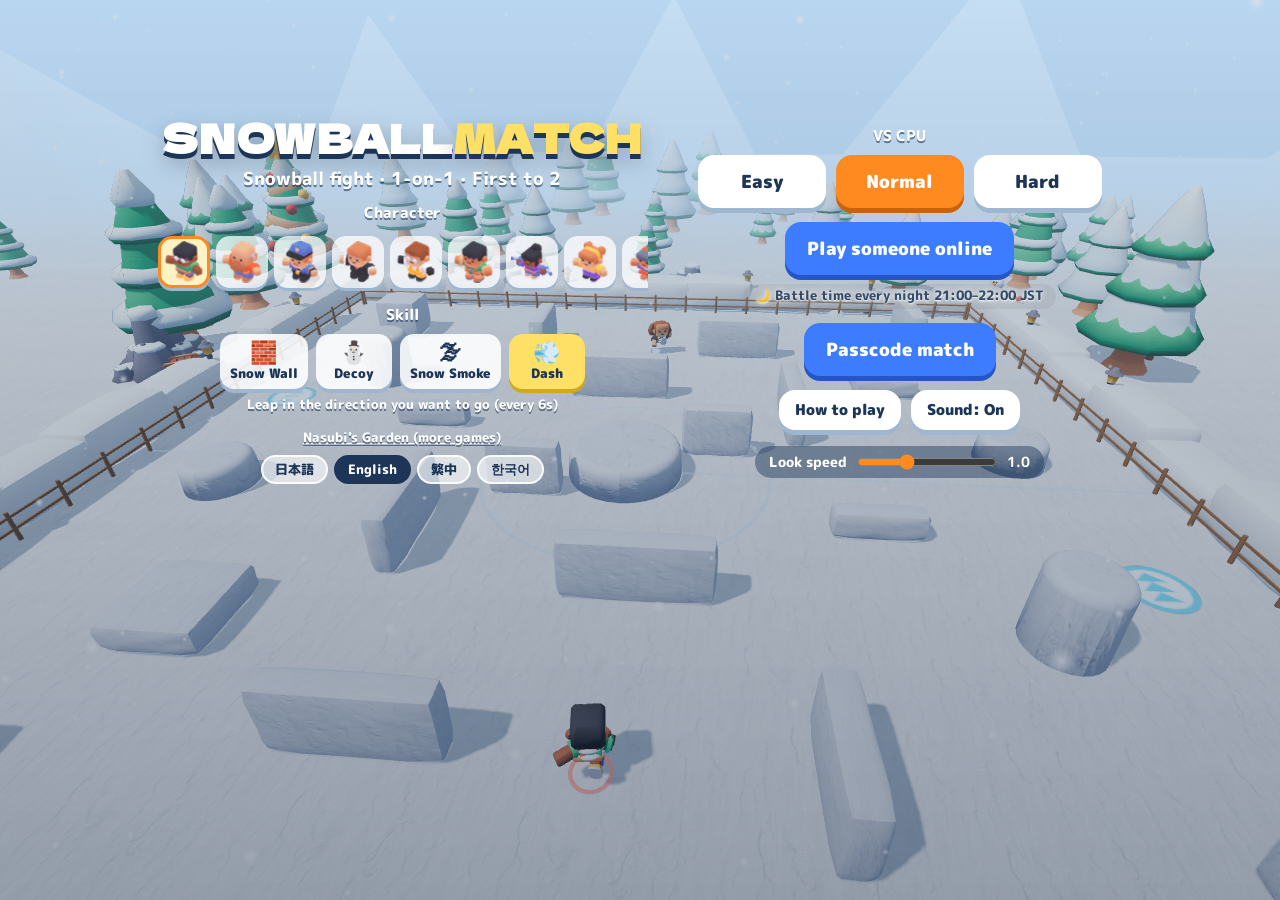
==== commit 4d5e3a5a: "広告：タイトル画面（遊ぶ前の画面）にも出す（帯と大きい広告。遊び始めたら消す） Co-Authored-By: Claude Opus 5.5 <noreply@anthropic.com> Clau" ====
--- a/index.html
+++ b/index.html
@@ -32,25 +32,35 @@
 function vis(e){if(!e||!e.isConnected||e.closest('[hidden]'))return false;var r=e.getBoundingClientRect();if(r.width<1||r.height<1)return false;for(var n=e;n&&n.nodeType===1;n=n.parentElement){var s=getComputedStyle(n);if(s.display==='none'||s.visibility==='hidden'||parseFloat(s.opacity)<0.05)return false;}return true;}
 var was={};setInterval(function(){try{var any=false;for(var i=0;i<IDS.length;i++){if(vis(document.getElementById(IDS[i])))any=true;}if(any&&!was.v)ev('result_view');was.v=any;}catch(e){}},700);
 }catch(e){}})();</script>
-<!-- nasubi-ad: 結果画面の決めた場所に広告の帯（と、決めた作品だけその下に大きい広告）を出す（遊んでいる最中は出さない・ボタンに重ねない・広告の幅320pxを切らない・結果が出たらすぐ見せるが、最初の1.2秒は押しても反応しない・結果画面が出るたびに読みこみ直す（30秒に1回まで）） -->
-<script>(function(){try{var C=[{"a": "#ov-result .card", "v": "#ov-result"}],BIG=1,AD='https://nasubi-no-oniwa.github.io/ad/',AD2='https://nasubi-no-oniwa.github.io/ad/big.html',LOCK=1200,MIN=30000;
+<!-- nasubi-ad: 結果画面とタイトル画面の決めた場所に広告の帯（と、決めた場所だけその下に大きい広告）を出す（遊んでいる最中は出さない・ボタンに重ねない・広告の幅320pxを切らない・画面が出たらすぐ見せるが、最初の1.2秒は押しても反応しない・画面が出るたびに読みこみ直す（場所ごとに30秒に1回まで）） -->
+<script>(function(){try{var C=[{"a": "#ov-result .card", "v": "#ov-result"}, {"a": "#s-title div.title-box", "v": "#s-title", "t": 1, "b": 1, "m": 20, "x": "", "x2": ""}],BIG=1,M=20,EX="",EX2="",AD='https://nasubi-no-oniwa.github.io/ad/',AD2='https://nasubi-no-oniwa.github.io/ad/big.html',LOCK=1200,MIN=30000;
 if(/[?&]noad=1/.test(location.search))return;
-var ifr=null,ifr2=null,boxes=[],bigs=[],since=0,shown=false,last=0;
+var S=[];
 function vis(e){if(!e||!e.isConnected||e.closest('[hidden]'))return false;var r=e.getBoundingClientRect();if(r.width<1||r.height<1)return false;for(var n=e;n&&n.nodeType===1;n=n.parentElement){var s=getComputedStyle(n);if(s.display==='none'||s.visibility==='hidden'||parseFloat(s.opacity)<0.05)return false;}return true;}
-function mk(){var b=document.createElement('div');b.className='nsb-ad';b.style.cssText='display:block;position:static;float:none;box-sizing:content-box;width:320px;min-width:320px;max-width:none;height:50px;margin:20px calc((100% - 320px) / 2) 0;padding:0;border:0;background:none;box-shadow:none;border-radius:0;transform:none;overflow:hidden;flex:0 0 auto;align-self:center;';return b;}
-function mk2(){var g=document.createElement('div');g.className='nsb-ad nsb-big';g.style.cssText='display:block;position:static;float:none;box-sizing:content-box;width:300px;min-width:300px;max-width:none;height:250px;margin:20px calc((100% - 300px) / 2) 0;padding:0;border:0;background:none;box-shadow:none;border-radius:0;transform:none;overflow:hidden;flex:0 0 auto;align-self:center;';return g;}
+function opt(i,k,d){return C[i][k]===undefined?d:C[i][k];}
+function mk(i){var b=document.createElement('div');b.className='nsb-ad';b.style.cssText='display:block;position:static;float:none;box-sizing:content-box;width:320px;min-width:320px;max-width:none;height:50px;margin:'+opt(i,'m',M)+'px calc((100% - 320px) / 2) 0;padding:0;border:0;background:none;box-shadow:none;border-radius:0;transform:none;overflow:hidden;flex:0 0 auto;align-self:center;'+opt(i,'x',EX);return b;}
+function mk2(i){var g=document.createElement('div');g.className='nsb-ad nsb-big';g.style.cssText='display:block;position:static;float:none;box-sizing:content-box;width:300px;min-width:300px;max-width:none;height:250px;margin:20px calc((100% - 300px) / 2) 0;padding:0;border:0;background:none;box-shadow:none;border-radius:0;transform:none;overflow:hidden;flex:0 0 auto;align-self:center;'+opt(i,'x2',EX2);return g;}
 function mkf(u,w,h){var f=document.createElement('iframe');f.title='ad';f.setAttribute('scrolling','no');f.width=w;f.height=h;f.style.cssText='border:0;margin:0;padding:0;width:'+w+'px;height:'+h+'px;display:block;max-width:none;visibility:hidden;pointer-events:none';f.src=u;return f;}
 function rel(f,u){try{f.contentWindow.location.replace(u);}catch(_){f.src=u;}}
-function place(){for(var i=0;i<C.length;i++){var a=document.querySelector(C[i].a);if(!a)continue;var b=boxes[i]||(boxes[i]=mk());if(C[i].p==='first'){if(a.firstElementChild!==b)a.insertBefore(b,a.firstChild);}else if(b.parentNode!==a)a.appendChild(b);
-if(BIG){var g=bigs[i]||(bigs[i]=mk2());if(b.nextSibling!==g)a.insertBefore(g,b.nextSibling);}}}
-function hide(){if(ifr){ifr.style.visibility='hidden';ifr.style.pointerEvents='none';}if(ifr2){ifr2.style.visibility='hidden';ifr2.style.pointerEvents='none';}}
-function tick(){try{place();var k=-1;for(var i=0;i<C.length;i++){var v=document.querySelector(C[i].v),b=boxes[i];if(b&&vis(v)&&vis(b)){k=i;break;}}
-if(k<0){since=0;shown=false;hide();return;}
-var now=Date.now();if(!since)since=now;var pe=(now-since<LOCK)?'none':'auto';
-if(!ifr)ifr=mkf(AD,320,50);if(BIG&&!ifr2)ifr2=mkf(AD2,300,250);
-var fresh=false;if(ifr.parentNode!==boxes[k]){boxes[k].appendChild(ifr);fresh=true;}if(BIG&&ifr2.parentNode!==bigs[k]){bigs[k].appendChild(ifr2);fresh=true;}
-if(fresh)last=now;else if(!shown&&now-last>=MIN){rel(ifr,AD);if(ifr2)rel(ifr2,AD2);last=now;}
-ifr.style.visibility='visible';ifr.style.pointerEvents=pe;if(ifr2){ifr2.style.visibility='visible';ifr2.style.pointerEvents=pe;}shown=true;}catch(_){}}
+function place(){for(var i=0;i<C.length;i++){var a=document.querySelector(C[i].a);if(!a)continue;var s=S[i]||(S[i]={b:mk(i),g:opt(i,'b',BIG)?mk2(i):null,on:false,since:0,last:0,f:null,f2:null});var b=s.b;
+if(C[i].p==='first'){if(a.firstElementChild!==b)a.insertBefore(b,a.firstChild);}else if(b.parentNode!==a)a.appendChild(b);
+if(s.g&&b.nextSibling!==s.g)a.insertBefore(s.g,b.nextSibling);}}
+function off(s){if(s.f){s.f.style.visibility='hidden';s.f.style.pointerEvents='none';}if(s.f2){s.f2.style.visibility='hidden';s.f2.style.pointerEvents='none';}s.on=false;s.since=0;}
+function tick(){try{place();var k=-1,i,s,res=false;
+for(i=0;i<C.length;i++){s=S[i];if(!C[i].t&&s&&vis(document.querySelector(C[i].v))&&vis(s.b)){k=i;res=true;break;}}
+if(k<0)for(i=0;i<C.length;i++){s=S[i];if(C[i].t&&s&&vis(document.querySelector(C[i].v))&&vis(s.b)){k=i;break;}}
+for(i=0;i<C.length;i++){s=S[i];if(!s)continue;
+if(C[i].t){var d=(res&&vis(document.querySelector(C[i].v)))?'none':'block';if(s.b.style.display!==d){s.b.style.display=d;if(s.g)s.g.style.display=d;}}
+if(i!==k&&s.on)off(s);}
+if(k<0)return;
+s=S[k];var now=Date.now();
+if(!s.on){s.on=true;s.since=now;
+if(!s.f){s.f=mkf(AD,320,50);s.b.appendChild(s.f);if(s.g){s.f2=mkf(AD2,300,250);s.g.appendChild(s.f2);}s.last=now;}
+else if(now-s.last>=MIN){rel(s.f,AD);if(s.f2)rel(s.f2,AD2);s.last=now;}}
+if(s.f.parentNode!==s.b){s.b.appendChild(s.f);s.last=now;}if(s.f2&&s.f2.parentNode!==s.g){s.g.appendChild(s.f2);s.last=now;}
+var pe=(now-s.since<LOCK)?'none':'auto';
+s.f.style.visibility='visible';s.f.style.pointerEvents=pe;if(s.f2){s.f2.style.visibility='visible';s.f2.style.pointerEvents=pe;}
+}catch(_){}}
 function go(){place();try{new MutationObserver(place).observe(document.body,{childList:true,subtree:true});}catch(_){}setInterval(tick,300);}
 if(document.body)go();else document.addEventListener('DOMContentLoaded',go);
 }catch(e){}})();</script>
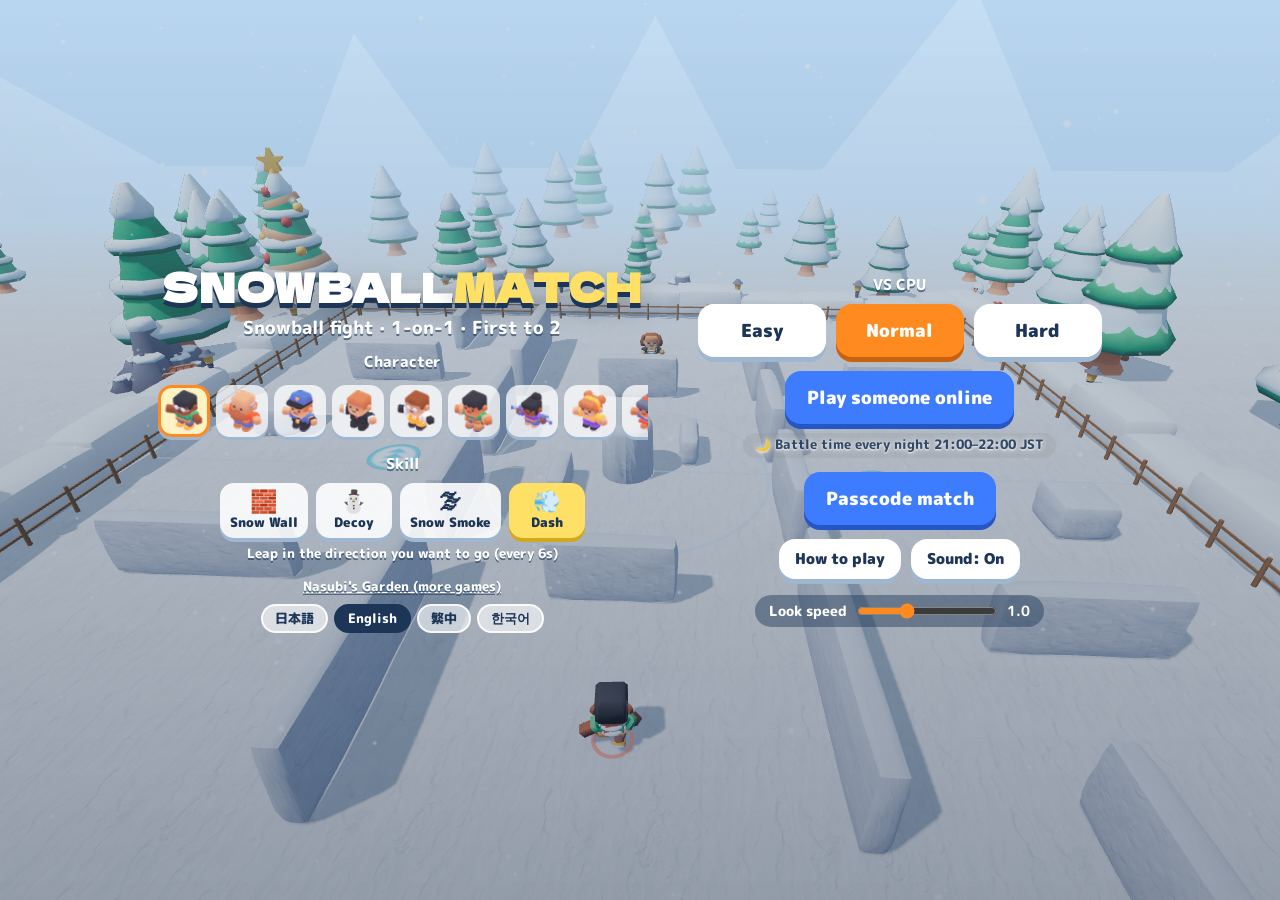
==== commit dceda19b: "広告：スマホのときだけ出す（PCでは広告が来ず空白になるので、広告の場所を作らない） Co-Authored-By: Claude Opus 5.5 <noreply@anthropic.com> C" ====
--- a/index.html
+++ b/index.html
@@ -32,9 +32,10 @@
 function vis(e){if(!e||!e.isConnected||e.closest('[hidden]'))return false;var r=e.getBoundingClientRect();if(r.width<1||r.height<1)return false;for(var n=e;n&&n.nodeType===1;n=n.parentElement){var s=getComputedStyle(n);if(s.display==='none'||s.visibility==='hidden'||parseFloat(s.opacity)<0.05)return false;}return true;}
 var was={};setInterval(function(){try{var any=false;for(var i=0;i<IDS.length;i++){if(vis(document.getElementById(IDS[i])))any=true;}if(any&&!was.v)ev('result_view');was.v=any;}catch(e){}},700);
 }catch(e){}})();</script>
-<!-- nasubi-ad: 結果画面とタイトル画面の決めた場所に広告の帯（と、決めた場所だけその下に大きい広告）を出す（遊んでいる最中は出さない・ボタンに重ねない・広告の幅320pxを切らない・画面が出たらすぐ見せるが、最初の1.2秒は押しても反応しない・画面が出るたびに読みこみ直す（場所ごとに30秒に1回まで）） -->
+<!-- nasubi-ad: スマホのとき、結果画面とタイトル画面の決めた場所に広告の帯（と、決めた場所だけその下に大きい広告）を出す（遊んでいる最中は出さない・ボタンに重ねない・広告の幅320pxを切らない・画面が出たらすぐ見せるが、最初の1.2秒は押しても反応しない・画面が出るたびに読みこみ直す（場所ごとに30秒に1回まで）） -->
 <script>(function(){try{var C=[{"a": "#ov-result .card", "v": "#ov-result"}, {"a": "#s-title div.title-box", "v": "#s-title", "t": 1, "b": 1, "m": 20, "x": "", "x2": ""}],BIG=1,M=20,EX="",EX2="",AD='https://nasubi-no-oniwa.github.io/ad/',AD2='https://nasubi-no-oniwa.github.io/ad/big.html',LOCK=1200,MIN=30000;
 if(/[?&]noad=1/.test(location.search))return;
+if(!/iPhone|iPod|Android|Mobile|Windows Phone|BlackBerry/i.test(navigator.userAgent||''))return;
 var S=[];
 function vis(e){if(!e||!e.isConnected||e.closest('[hidden]'))return false;var r=e.getBoundingClientRect();if(r.width<1||r.height<1)return false;for(var n=e;n&&n.nodeType===1;n=n.parentElement){var s=getComputedStyle(n);if(s.display==='none'||s.visibility==='hidden'||parseFloat(s.opacity)<0.05)return false;}return true;}
 function opt(i,k,d){return C[i][k]===undefined?d:C[i][k];}
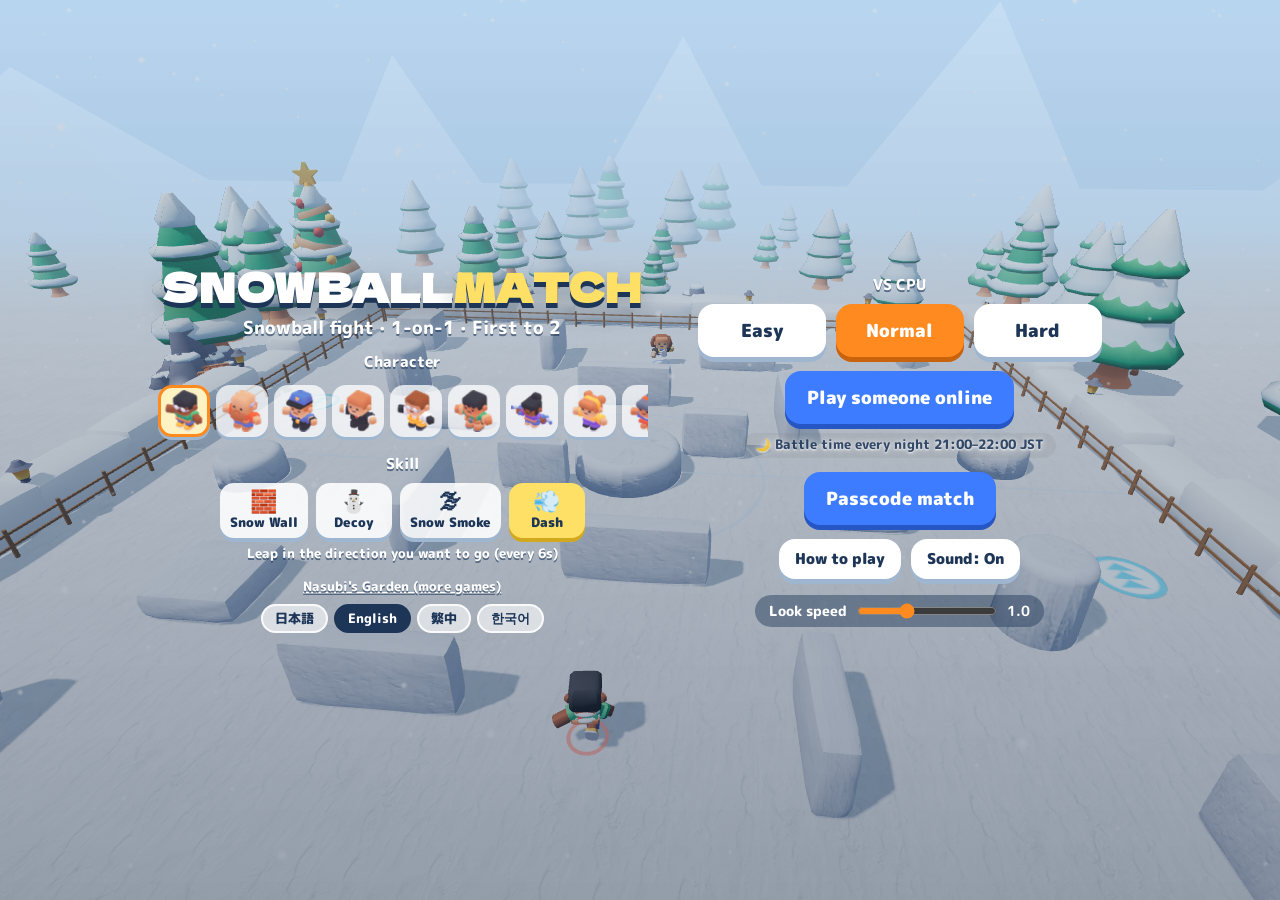
==== commit af1de2e8: "広告：画面が隠れたら広告を外して止め、画面が出るたびに新しい広告を読みこむ（見えていないのに表示が数えられないように） Co-Authored-By: Claude Opus 5.5 <noreply" ====
--- a/index.html
+++ b/index.html
@@ -32,8 +32,8 @@
 function vis(e){if(!e||!e.isConnected||e.closest('[hidden]'))return false;var r=e.getBoundingClientRect();if(r.width<1||r.height<1)return false;for(var n=e;n&&n.nodeType===1;n=n.parentElement){var s=getComputedStyle(n);if(s.display==='none'||s.visibility==='hidden'||parseFloat(s.opacity)<0.05)return false;}return true;}
 var was={};setInterval(function(){try{var any=false;for(var i=0;i<IDS.length;i++){if(vis(document.getElementById(IDS[i])))any=true;}if(any&&!was.v)ev('result_view');was.v=any;}catch(e){}},700);
 }catch(e){}})();</script>
-<!-- nasubi-ad: スマホのとき、結果画面とタイトル画面の決めた場所に広告の帯（と、決めた場所だけその下に大きい広告）を出す（遊んでいる最中は出さない・ボタンに重ねない・広告の幅320pxを切らない・画面が出たらすぐ見せるが、最初の1.2秒は押しても反応しない・画面が出るたびに読みこみ直す（場所ごとに30秒に1回まで）） -->
-<script>(function(){try{var C=[{"a": "#ov-result .card", "v": "#ov-result"}, {"a": "#s-title div.title-box", "v": "#s-title", "t": 1, "b": 1, "m": 20, "x": "", "x2": ""}],BIG=1,M=20,EX="",EX2="",AD='https://nasubi-no-oniwa.github.io/ad/',AD2='https://nasubi-no-oniwa.github.io/ad/big.html',LOCK=1200,MIN=30000;
+<!-- nasubi-ad: スマホのとき、結果画面とタイトル画面の決めた場所に広告の帯（と、決めた場所だけその下に大きい広告）を出す（遊んでいる最中は出さない・ボタンに重ねない・広告の幅320pxを切らない・画面が出たらすぐ見せるが、最初の1.2秒は押しても反応しない・画面が出るたびに新しい広告を読みこむ（場所ごとに10秒に1回まで）・画面が隠れて2秒たったら広告を外して止める） -->
+<script>(function(){try{var C=[{"a": "#ov-result .card", "v": "#ov-result"}, {"a": "#s-title div.title-box", "v": "#s-title", "t": 1, "b": 1, "m": 20, "x": "", "x2": ""}],BIG=1,M=20,EX="",EX2="",AD='https://nasubi-no-oniwa.github.io/ad/',AD2='https://nasubi-no-oniwa.github.io/ad/big.html',LOCK=1200,HOLD=2000,MIN=10000;
 if(/[?&]noad=1/.test(location.search))return;
 if(!/iPhone|iPod|Android|Mobile|Windows Phone|BlackBerry/i.test(navigator.userAgent||''))return;
 var S=[];
@@ -42,23 +42,23 @@
 function mk(i){var b=document.createElement('div');b.className='nsb-ad';b.style.cssText='display:block;position:static;float:none;box-sizing:content-box;width:320px;min-width:320px;max-width:none;height:50px;margin:'+opt(i,'m',M)+'px calc((100% - 320px) / 2) 0;padding:0;border:0;background:none;box-shadow:none;border-radius:0;transform:none;overflow:hidden;flex:0 0 auto;align-self:center;'+opt(i,'x',EX);return b;}
 function mk2(i){var g=document.createElement('div');g.className='nsb-ad nsb-big';g.style.cssText='display:block;position:static;float:none;box-sizing:content-box;width:300px;min-width:300px;max-width:none;height:250px;margin:20px calc((100% - 300px) / 2) 0;padding:0;border:0;background:none;box-shadow:none;border-radius:0;transform:none;overflow:hidden;flex:0 0 auto;align-self:center;'+opt(i,'x2',EX2);return g;}
 function mkf(u,w,h){var f=document.createElement('iframe');f.title='ad';f.setAttribute('scrolling','no');f.width=w;f.height=h;f.style.cssText='border:0;margin:0;padding:0;width:'+w+'px;height:'+h+'px;display:block;max-width:none;visibility:hidden;pointer-events:none';f.src=u;return f;}
-function rel(f,u){try{f.contentWindow.location.replace(u);}catch(_){f.src=u;}}
-function place(){for(var i=0;i<C.length;i++){var a=document.querySelector(C[i].a);if(!a)continue;var s=S[i]||(S[i]={b:mk(i),g:opt(i,'b',BIG)?mk2(i):null,on:false,since:0,last:0,f:null,f2:null});var b=s.b;
+function place(){for(var i=0;i<C.length;i++){var a=document.querySelector(C[i].a);if(!a)continue;var s=S[i]||(S[i]={b:mk(i),g:opt(i,'b',BIG)?mk2(i):null,on:false,since:0,hid:0,last:0,f:null,f2:null});var b=s.b;
 if(C[i].p==='first'){if(a.firstElementChild!==b)a.insertBefore(b,a.firstChild);}else if(b.parentNode!==a)a.appendChild(b);
 if(s.g&&b.nextSibling!==s.g)a.insertBefore(s.g,b.nextSibling);}}
-function off(s){if(s.f){s.f.style.visibility='hidden';s.f.style.pointerEvents='none';}if(s.f2){s.f2.style.visibility='hidden';s.f2.style.pointerEvents='none';}s.on=false;s.since=0;}
-function tick(){try{place();var k=-1,i,s,res=false;
+function off(s,now){if(s.f){s.f.style.visibility='hidden';s.f.style.pointerEvents='none';}if(s.f2){s.f2.style.visibility='hidden';s.f2.style.pointerEvents='none';}s.on=false;s.since=0;s.hid=now;}
+function kill(s){if(s.f){if(s.f.parentNode)s.f.parentNode.removeChild(s.f);s.f=null;}if(s.f2){if(s.f2.parentNode)s.f2.parentNode.removeChild(s.f2);s.f2=null;}}
+function tick(){try{place();var k=-1,i,s,res=false,now=Date.now();
 for(i=0;i<C.length;i++){s=S[i];if(!C[i].t&&s&&vis(document.querySelector(C[i].v))&&vis(s.b)){k=i;res=true;break;}}
 if(k<0)for(i=0;i<C.length;i++){s=S[i];if(C[i].t&&s&&vis(document.querySelector(C[i].v))&&vis(s.b)){k=i;break;}}
+if(document.hidden)k=-1;
 for(i=0;i<C.length;i++){s=S[i];if(!s)continue;
 if(C[i].t){var d=(res&&vis(document.querySelector(C[i].v)))?'none':'block';if(s.b.style.display!==d){s.b.style.display=d;if(s.g)s.g.style.display=d;}}
-if(i!==k&&s.on)off(s);}
+if(i!==k){if(s.on)off(s,now);if(s.f&&now-s.hid>=HOLD&&now-s.last>=MIN)kill(s);}}
 if(k<0)return;
-s=S[k];var now=Date.now();
-if(!s.on){s.on=true;s.since=now;
+s=S[k];
+if(!s.on){s.on=true;s.since=now;}
 if(!s.f){s.f=mkf(AD,320,50);s.b.appendChild(s.f);if(s.g){s.f2=mkf(AD2,300,250);s.g.appendChild(s.f2);}s.last=now;}
-else if(now-s.last>=MIN){rel(s.f,AD);if(s.f2)rel(s.f2,AD2);s.last=now;}}
-if(s.f.parentNode!==s.b){s.b.appendChild(s.f);s.last=now;}if(s.f2&&s.f2.parentNode!==s.g){s.g.appendChild(s.f2);s.last=now;}
+if(s.f.parentNode!==s.b)s.b.appendChild(s.f);if(s.f2&&s.f2.parentNode!==s.g)s.g.appendChild(s.f2);
 var pe=(now-s.since<LOCK)?'none':'auto';
 s.f.style.visibility='visible';s.f.style.pointerEvents=pe;if(s.f2){s.f2.style.visibility='visible';s.f2.style.pointerEvents=pe;}
 }catch(_){}}
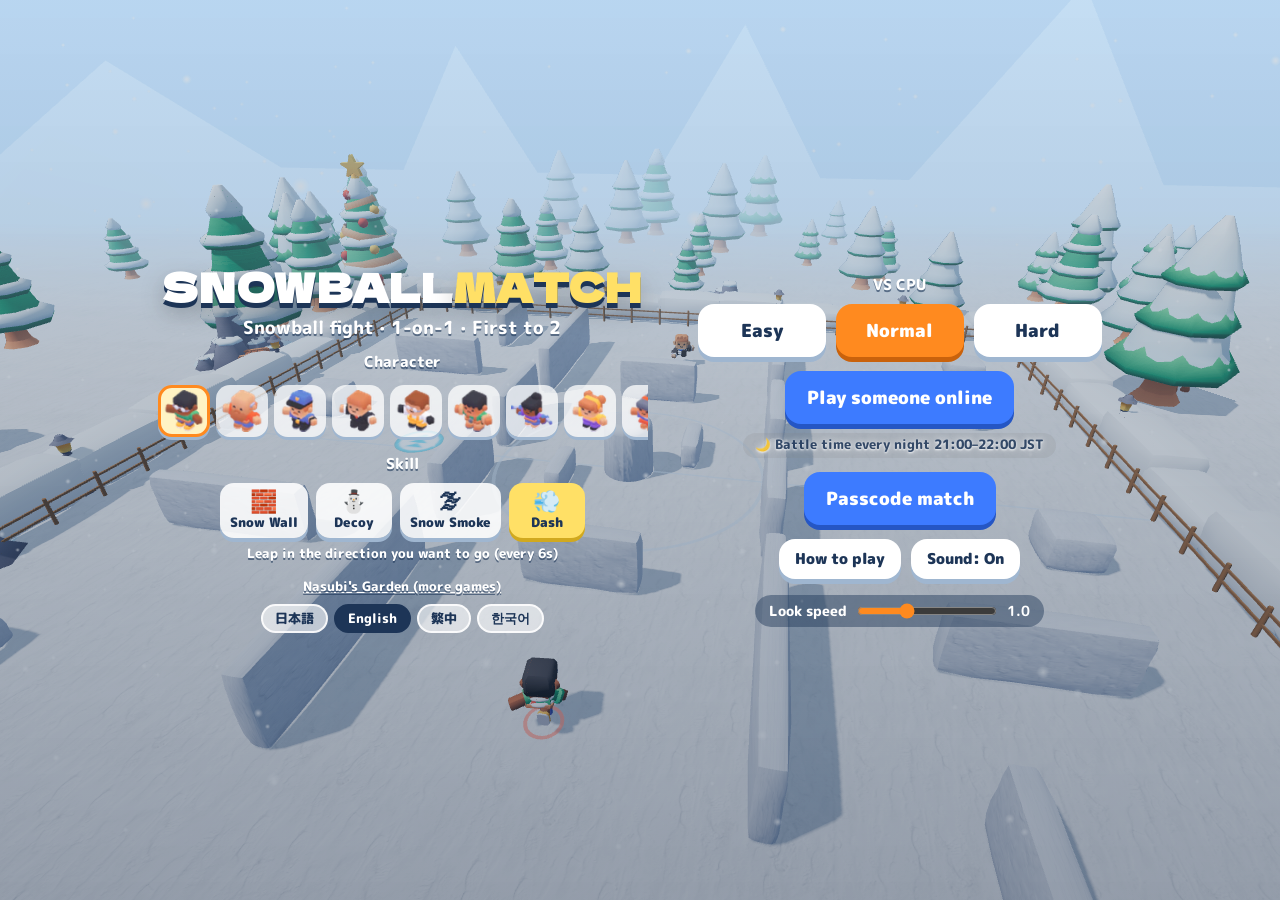
==== commit f6e65834: "広告：タイトル画面の広告はタイトル用の広告枠を使う（タイトル画面と結果画面のどちらが稼いでいるかを分けて見るため。場所と見た目は同じ） Co-Authored-By: Claude Opus 5.5 " ====
--- a/index.html
+++ b/index.html
@@ -32,8 +32,8 @@
 function vis(e){if(!e||!e.isConnected||e.closest('[hidden]'))return false;var r=e.getBoundingClientRect();if(r.width<1||r.height<1)return false;for(var n=e;n&&n.nodeType===1;n=n.parentElement){var s=getComputedStyle(n);if(s.display==='none'||s.visibility==='hidden'||parseFloat(s.opacity)<0.05)return false;}return true;}
 var was={};setInterval(function(){try{var any=false;for(var i=0;i<IDS.length;i++){if(vis(document.getElementById(IDS[i])))any=true;}if(any&&!was.v)ev('result_view');was.v=any;}catch(e){}},700);
 }catch(e){}})();</script>
-<!-- nasubi-ad: スマホのとき、結果画面とタイトル画面の決めた場所に広告の帯（と、決めた場所だけその下に大きい広告）を出す（遊んでいる最中は出さない・ボタンに重ねない・広告の幅320pxを切らない・画面が出たらすぐ見せるが、最初の1.2秒は押しても反応しない・画面が出るたびに新しい広告を読みこむ（場所ごとに10秒に1回まで）・画面が隠れて2秒たったら広告を外して止める） -->
-<script>(function(){try{var C=[{"a": "#ov-result .card", "v": "#ov-result"}, {"a": "#s-title div.title-box", "v": "#s-title", "t": 1, "b": 1, "m": 20, "x": "", "x2": ""}],BIG=1,M=20,EX="",EX2="",AD='https://nasubi-no-oniwa.github.io/ad/',AD2='https://nasubi-no-oniwa.github.io/ad/big.html',LOCK=1200,HOLD=2000,MIN=10000;
+<!-- nasubi-ad: スマホのとき、結果画面とタイトル画面の決めた場所に広告の帯（と、決めた場所だけその下に大きい広告）を出す（遊んでいる最中は出さない・ボタンに重ねない・広告の幅320pxを切らない・画面が出たらすぐ見せるが、最初の1.2秒は押しても反応しない・画面が出るたびに新しい広告を読みこむ（場所ごとに10秒に1回まで）・画面が隠れて2秒たったら広告を外して止める・タイトル画面はタイトル用の広告枠を使う） -->
+<script>(function(){try{var C=[{"a": "#ov-result .card", "v": "#ov-result"}, {"a": "#s-title div.title-box", "v": "#s-title", "t": 1, "b": 1, "m": 20, "x": "", "x2": ""}],BIG=1,M=20,EX="",EX2="",AD='https://nasubi-no-oniwa.github.io/ad/',AD2='https://nasubi-no-oniwa.github.io/ad/big.html',TAD='https://nasubi-no-oniwa.github.io/ad/t.html',TAD2='https://nasubi-no-oniwa.github.io/ad/tbig.html',LOCK=1200,HOLD=2000,MIN=10000;
 if(/[?&]noad=1/.test(location.search))return;
 if(!/iPhone|iPod|Android|Mobile|Windows Phone|BlackBerry/i.test(navigator.userAgent||''))return;
 var S=[];
@@ -57,7 +57,7 @@
 if(k<0)return;
 s=S[k];
 if(!s.on){s.on=true;s.since=now;}
-if(!s.f){s.f=mkf(AD,320,50);s.b.appendChild(s.f);if(s.g){s.f2=mkf(AD2,300,250);s.g.appendChild(s.f2);}s.last=now;}
+if(!s.f){var t=!!C[k].t;s.f=mkf(t?TAD:AD,320,50);s.b.appendChild(s.f);if(s.g){s.f2=mkf(t?TAD2:AD2,300,250);s.g.appendChild(s.f2);}s.last=now;}
 if(s.f.parentNode!==s.b)s.b.appendChild(s.f);if(s.f2&&s.f2.parentNode!==s.g)s.g.appendChild(s.f2);
 var pe=(now-s.since<LOCK)?'none':'auto';
 s.f.style.visibility='visible';s.f.style.pointerEvents=pe;if(s.f2){s.f2.style.visibility='visible';s.f2.style.pointerEvents=pe;}
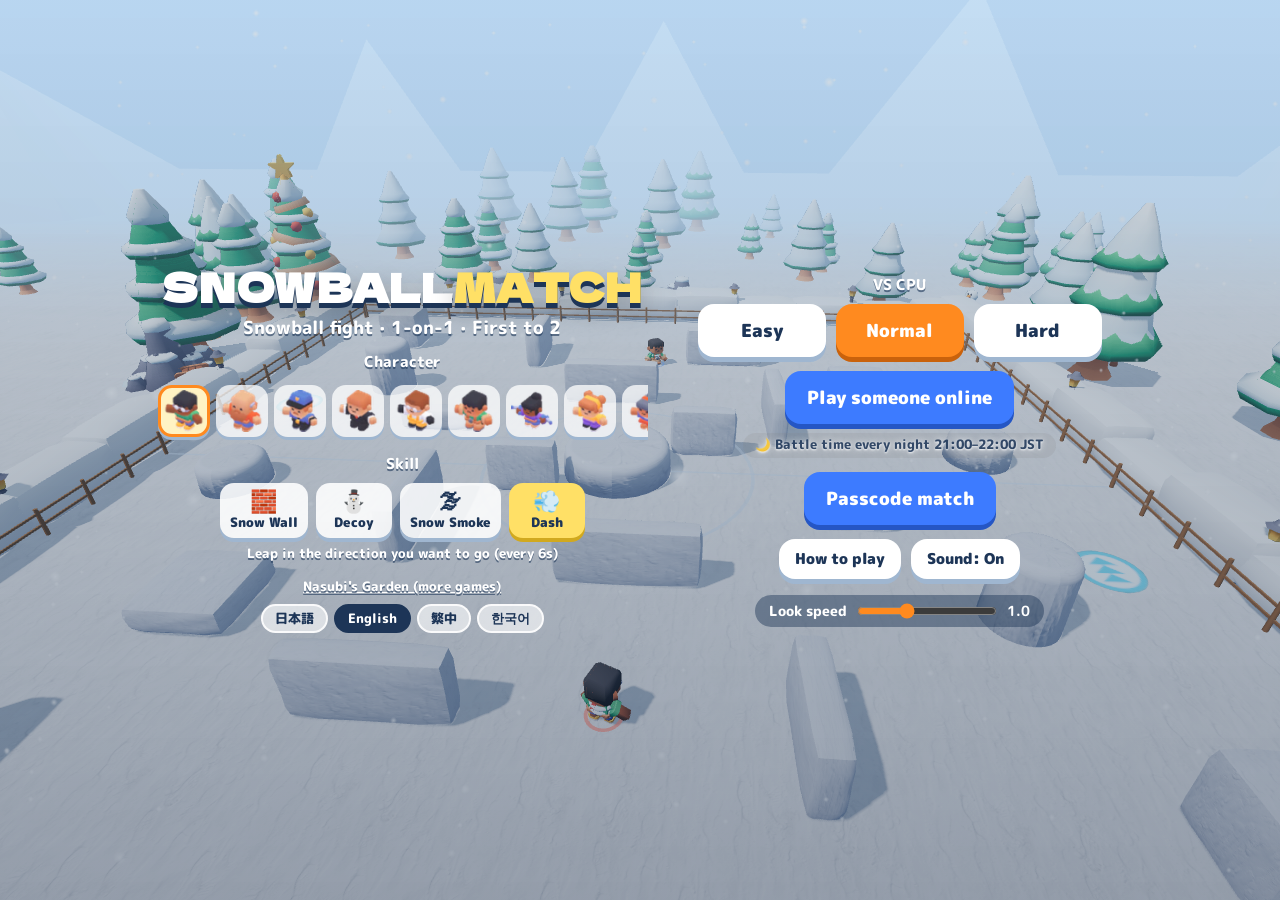
==== commit 0285a635: "広告：同じ場所の広告の読みこみを30秒に1回までに戻す（短い表示ばかり数えられないように。30秒以内に戻ったら前の広告のまま） Co-Authored-By: Claude Opus 5.5 <nor" ====
--- a/index.html
+++ b/index.html
@@ -32,8 +32,8 @@
 function vis(e){if(!e||!e.isConnected||e.closest('[hidden]'))return false;var r=e.getBoundingClientRect();if(r.width<1||r.height<1)return false;for(var n=e;n&&n.nodeType===1;n=n.parentElement){var s=getComputedStyle(n);if(s.display==='none'||s.visibility==='hidden'||parseFloat(s.opacity)<0.05)return false;}return true;}
 var was={};setInterval(function(){try{var any=false;for(var i=0;i<IDS.length;i++){if(vis(document.getElementById(IDS[i])))any=true;}if(any&&!was.v)ev('result_view');was.v=any;}catch(e){}},700);
 }catch(e){}})();</script>
-<!-- nasubi-ad: スマホのとき、結果画面とタイトル画面の決めた場所に広告の帯（と、決めた場所だけその下に大きい広告）を出す（遊んでいる最中は出さない・ボタンに重ねない・広告の幅320pxを切らない・画面が出たらすぐ見せるが、最初の1.2秒は押しても反応しない・画面が出るたびに新しい広告を読みこむ（場所ごとに10秒に1回まで）・画面が隠れて2秒たったら広告を外して止める・タイトル画面はタイトル用の広告枠を使う） -->
-<script>(function(){try{var C=[{"a": "#ov-result .card", "v": "#ov-result"}, {"a": "#s-title div.title-box", "v": "#s-title", "t": 1, "b": 1, "m": 20, "x": "", "x2": ""}],BIG=1,M=20,EX="",EX2="",AD='https://nasubi-no-oniwa.github.io/ad/',AD2='https://nasubi-no-oniwa.github.io/ad/big.html',TAD='https://nasubi-no-oniwa.github.io/ad/t.html',TAD2='https://nasubi-no-oniwa.github.io/ad/tbig.html',LOCK=1200,HOLD=2000,MIN=10000;
+<!-- nasubi-ad: スマホのとき、結果画面とタイトル画面の決めた場所に広告の帯（と、決めた場所だけその下に大きい広告）を出す（遊んでいる最中は出さない・ボタンに重ねない・広告の幅320pxを切らない・画面が出たらすぐ見せるが、最初の1.2秒は押しても反応しない・画面が出るたびに新しい広告を読みこむ（場所ごとに30秒に1回まで）・画面が隠れて2秒たったら広告を外して止める・タイトル画面はタイトル用の広告枠を使う） -->
+<script>(function(){try{var C=[{"a": "#ov-result .card", "v": "#ov-result"}, {"a": "#s-title div.title-box", "v": "#s-title", "t": 1, "b": 1, "m": 20, "x": "", "x2": ""}],BIG=1,M=20,EX="",EX2="",AD='https://nasubi-no-oniwa.github.io/ad/',AD2='https://nasubi-no-oniwa.github.io/ad/big.html',TAD='https://nasubi-no-oniwa.github.io/ad/t.html',TAD2='https://nasubi-no-oniwa.github.io/ad/tbig.html',LOCK=1200,HOLD=2000,MIN=30000;
 if(/[?&]noad=1/.test(location.search))return;
 if(!/iPhone|iPod|Android|Mobile|Windows Phone|BlackBerry/i.test(navigator.userAgent||''))return;
 var S=[];
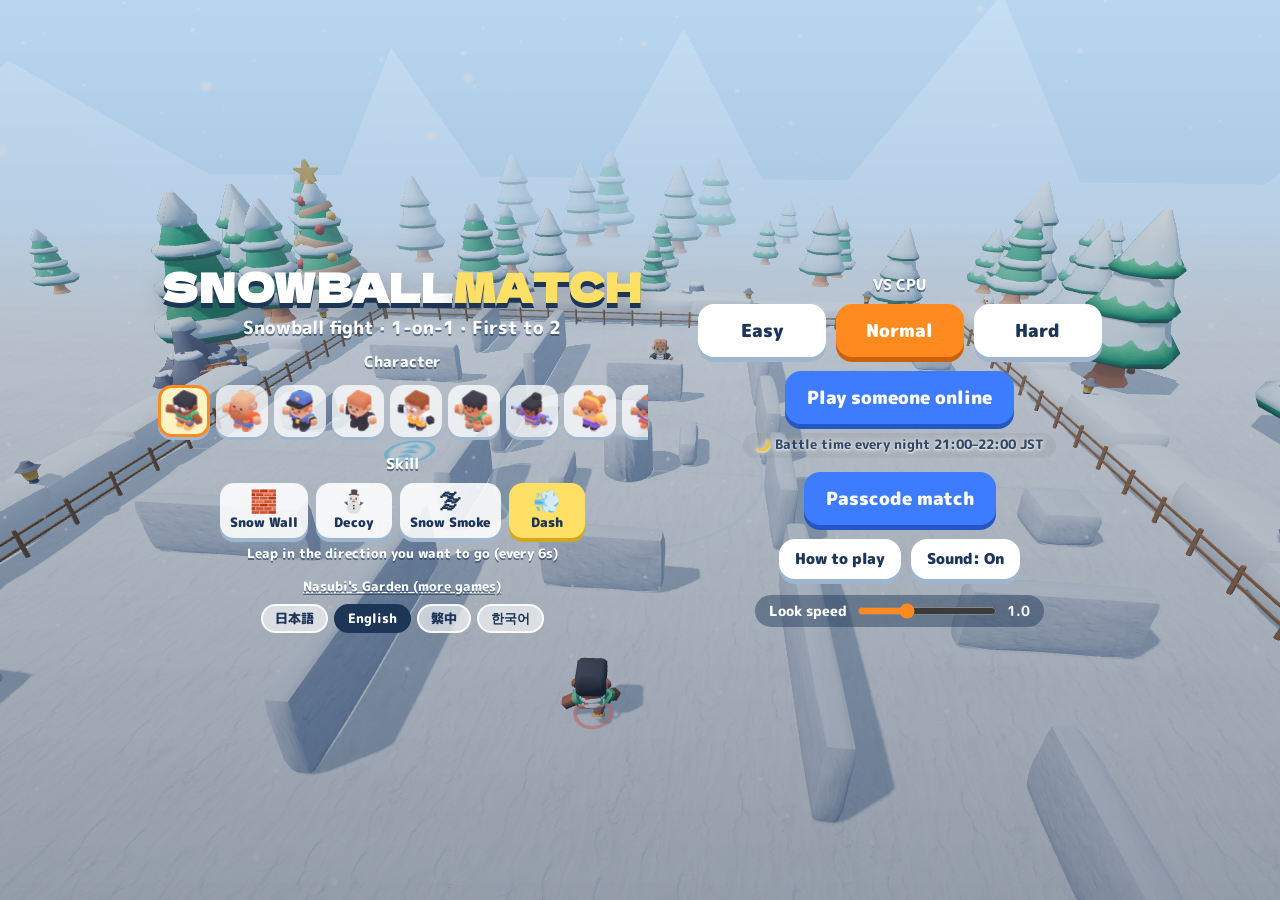
==== commit 66d4bfdd: "結果画面に「次のゲーム」を足す（右にスライドするか押すと、おすすめの画面。✖か左にスライドで戻る。ゲームの動きは変えない） Co-Authored-By: Claude Opus 5.5 <norep" ====
--- a/index.html
+++ b/index.html
@@ -65,6 +65,9 @@
 function go(){place();try{new MutationObserver(place).observe(document.body,{childList:true,subtree:true});}catch(_){}setInterval(tick,300);}
 if(document.body)go();else document.addEventListener('DOMContentLoaded',go);
 }catch(e){}})();</script>
+<!-- nasubi-next: 結果画面に「次のゲーム」を出す（右にスライドするか押すと、おすすめの画面。中身は nasubi-no-oniwa.github.io/next/next.js で全作品共通） -->
+<script>window.NSB_NEXT={"g": "yukidama", "r": [{"a": "#ov-result .card", "v": "#ov-result"}], "ad": 1};</script>
+<script src="https://nasubi-no-oniwa.github.io/next/next.js" defer></script>
 </head>
 <body>
 <div id="view"></div>
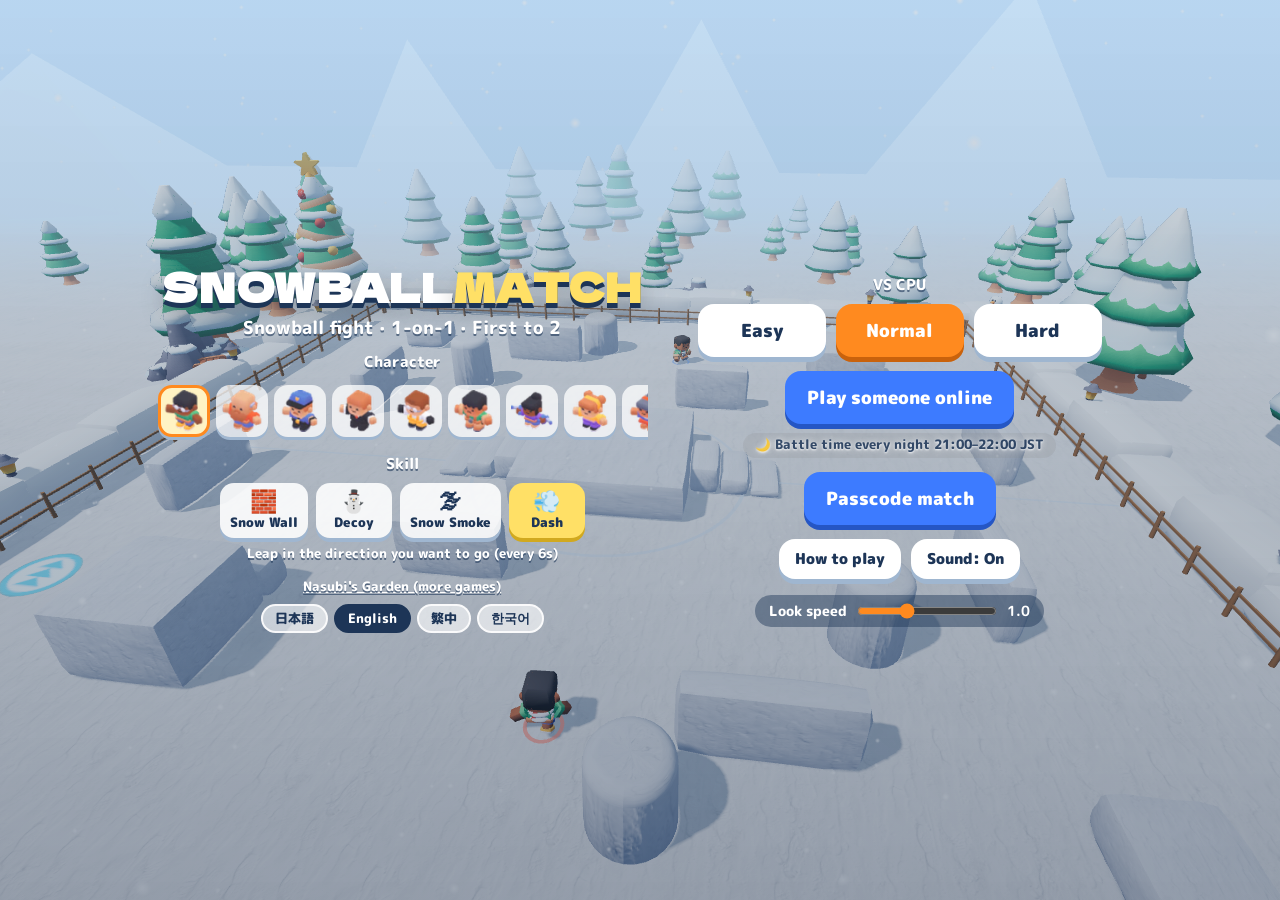
==== commit e21db763: "nasubi-no-oniwa.com へ引っ越し（開いた人を保存情報ごと .com へ案内） Co-Authored-By: Claude Opus 5.5 <noreply@anthropic.c" ====
--- a/index.html
+++ b/index.html
@@ -1,6 +1,6 @@
 <!doctype html>
 <html lang="ja">
-<head>
+<head><script>/* nsb-move: .com へ引っ越し（保存情報も持っていく） */(function(){if(location.hostname!=='nasubi-no-oniwa.github.io')return;var u='https://nasubi-no-oniwa.com'+location.pathname+location.search,h=location.hash||'';try{var ks=[],i,k,v,d={},n=0;for(i=0;i<localStorage.length;i++){k=localStorage.key(i);v=localStorage.getItem(k);if(v!=null)ks.push([k,v])}ks.sort(function(a,b){return a[1].length-b[1].length});for(i=0;i<ks.length;i++){var s=ks[i][0].length+ks[i][1].length;if(n+s>30000)break;d[ks[i][0]]=ks[i][1];n+=s}if(n>0)u+='#nsbmig='+encodeURIComponent(JSON.stringify(d))+(h?'&nsbh='+encodeURIComponent(h):'');else u+=h}catch(e){u+=h}location.replace(u)})();</script><link rel="canonical" href="https://nasubi-no-oniwa.com/yukidama/">
 <!-- Google tag (gtag.js) -->
 <script async src="https://www.googletagmanager.com/gtag/js?id=G-5RB6XMN0QR"></script>
 <script>
